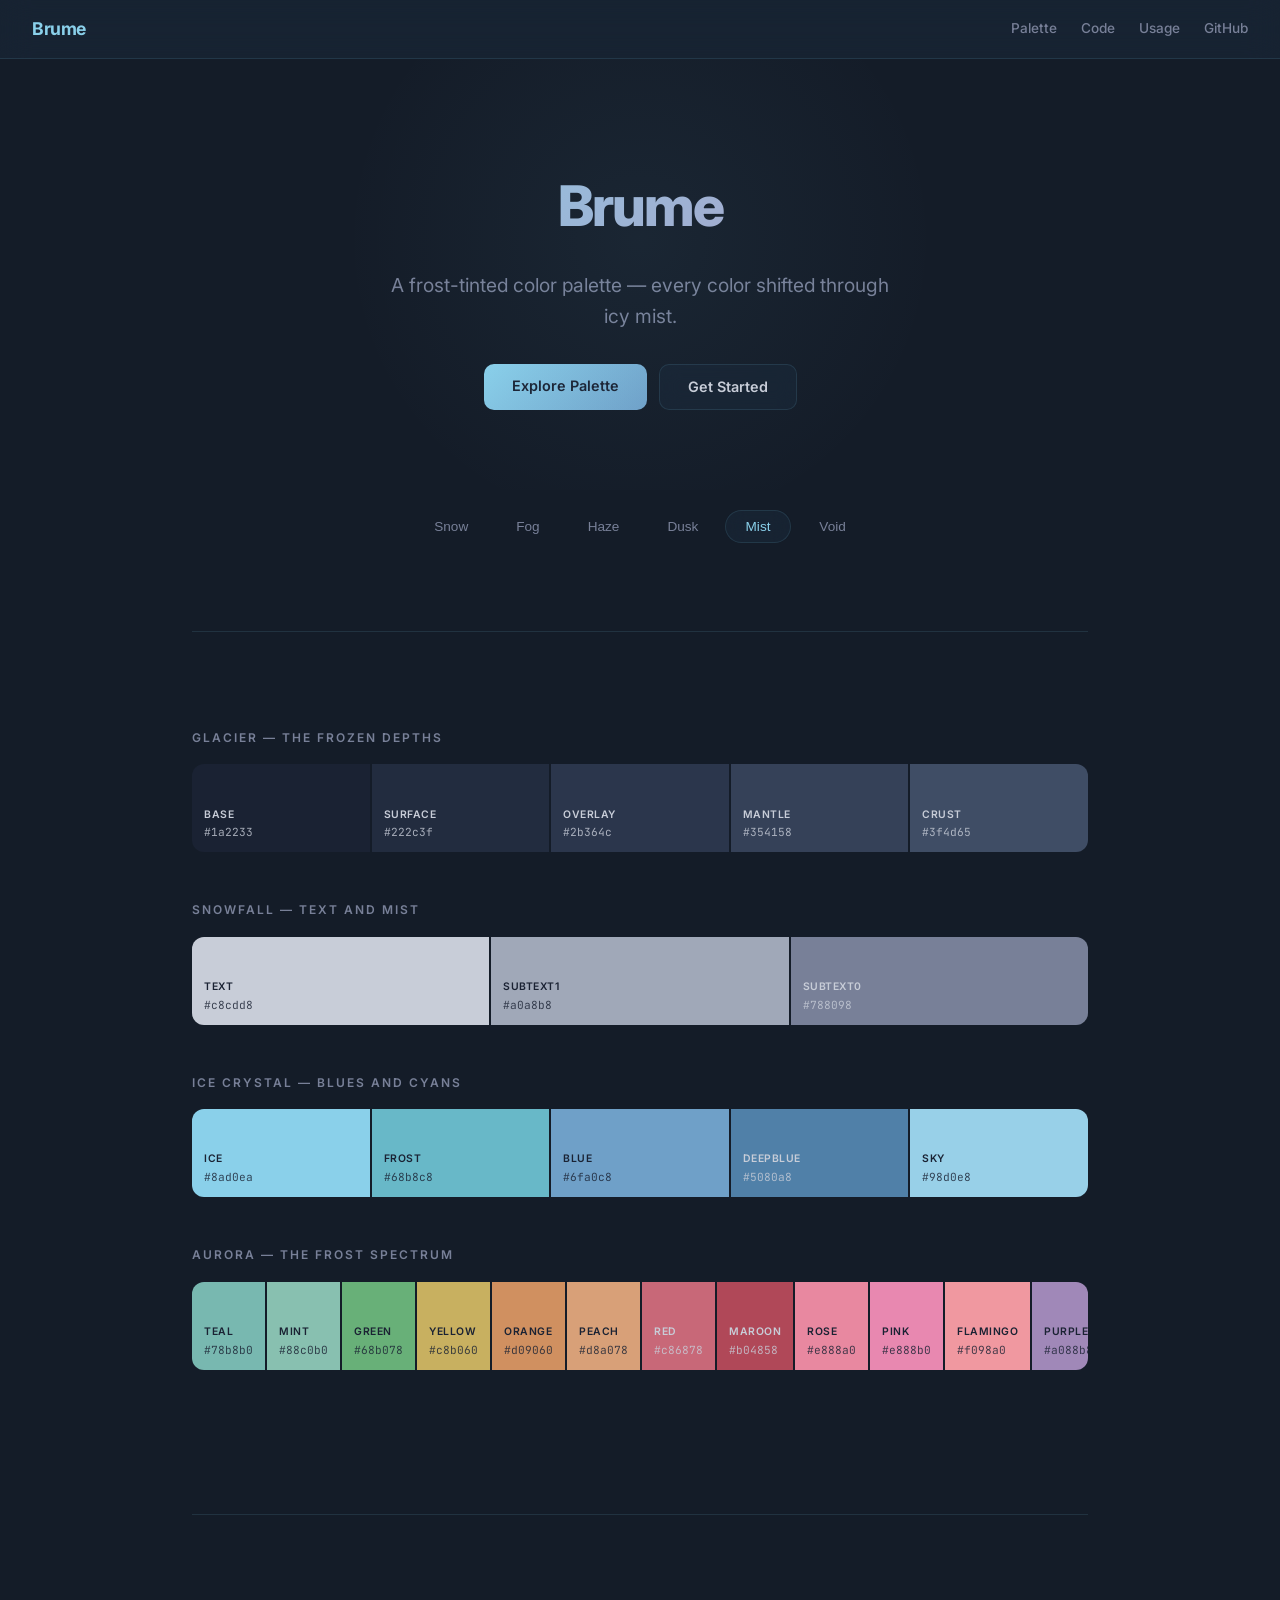
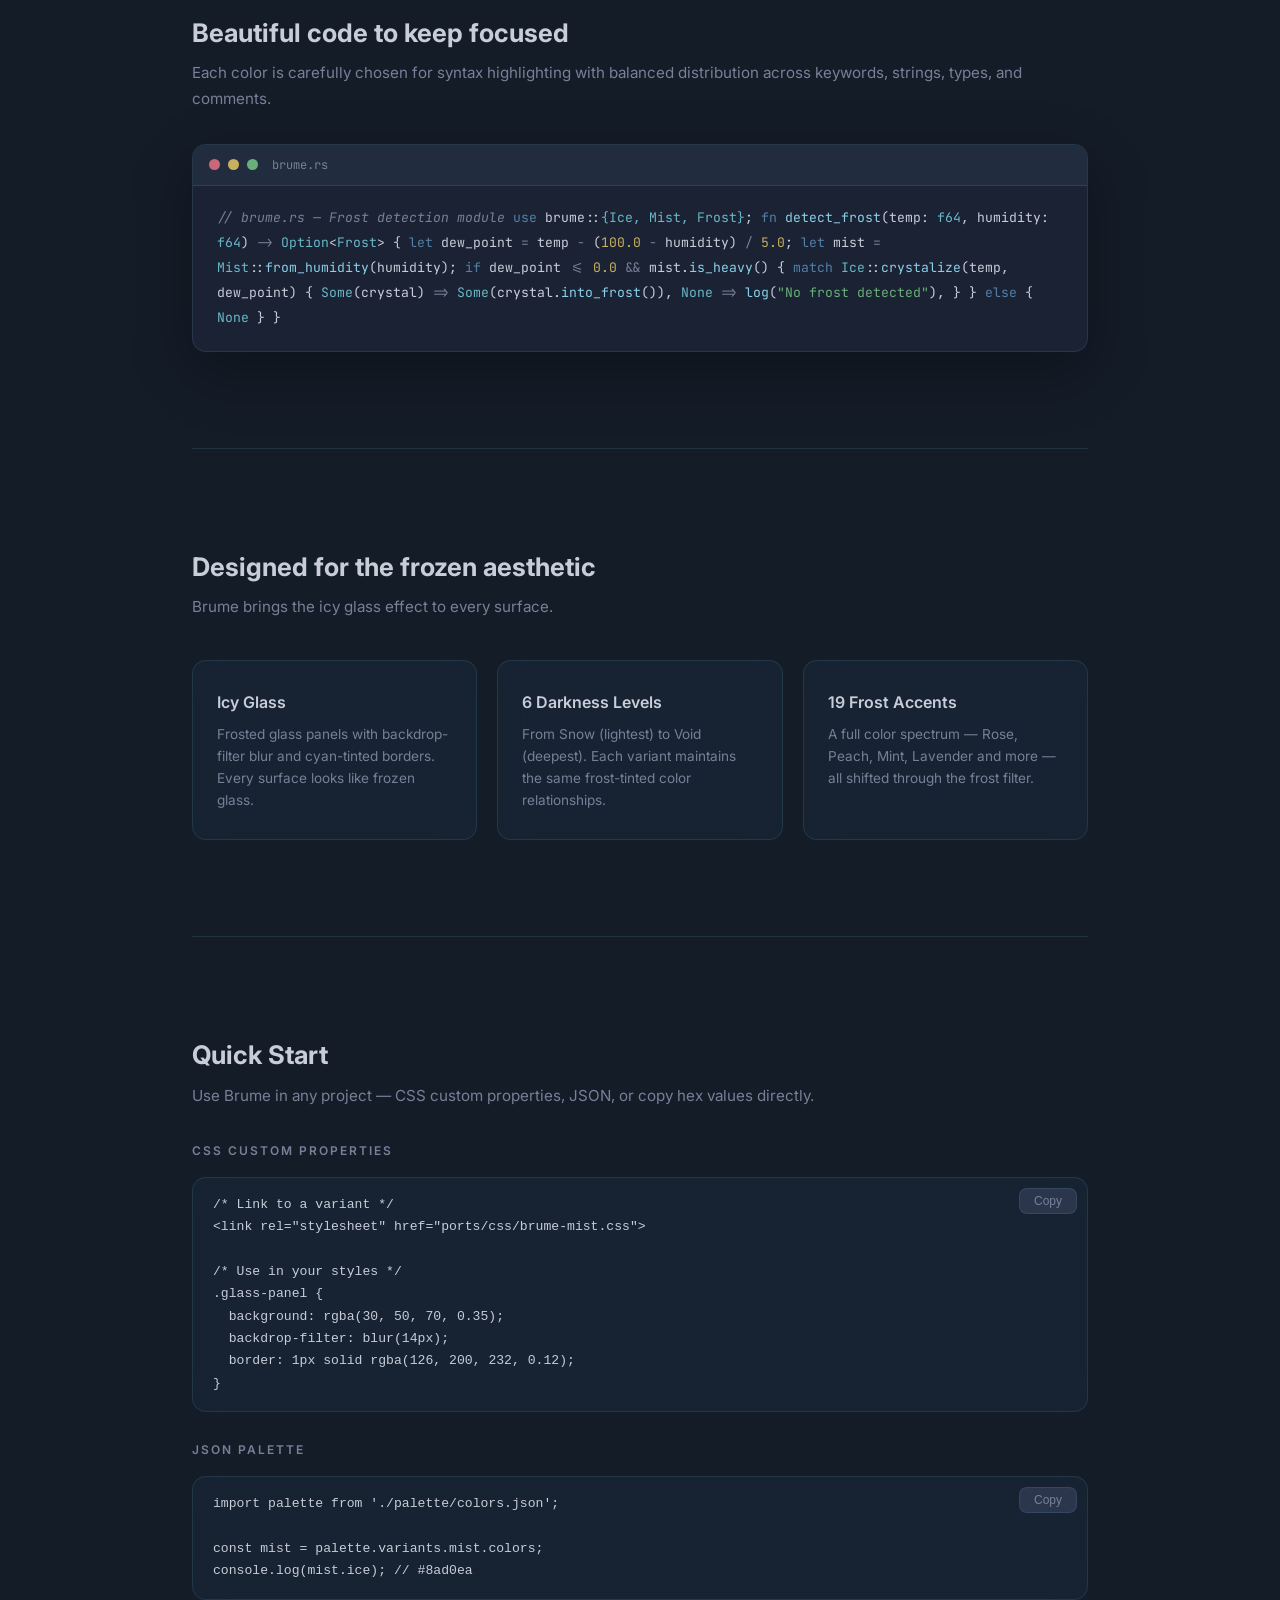
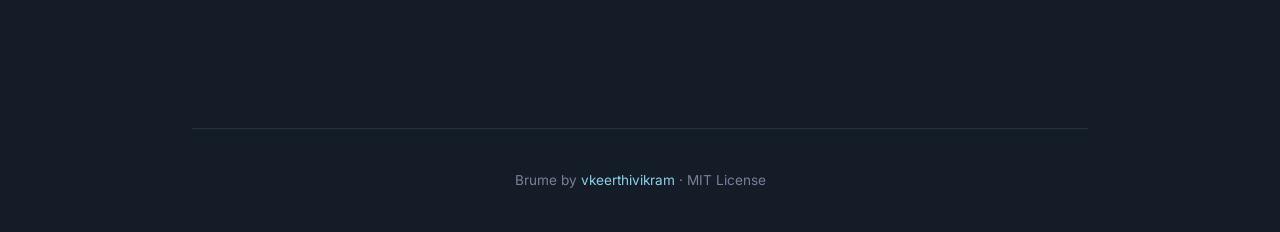
==== docs/index.html @ b53b70a9 "feat: Brume — frost-tinted color palette with 6 variants and 27 colors" ====
<!DOCTYPE html>
<html lang="en" data-theme="mist">
<head>
  <meta charset="UTF-8">
  <meta name="viewport" content="width=device-width, initial-scale=1.0">
  <title>Brume — A frost-tinted color palette</title>
  <meta name="description" content="An icy, frost-tinted color palette. 6 variants, 27 colors each, icy glass aesthetic.">
  <link rel="stylesheet" href="style.css">
  <link rel="preconnect" href="https://fonts.googleapis.com">
  <link rel="preconnect" href="https://fonts.gstatic.com" crossorigin>
  <link href="https://fonts.googleapis.com/css2?family=Inter:wght@400;500;600;700;800&family=JetBrains+Mono:wght@400;500&display=swap" rel="stylesheet">
</head>
<body>

  <nav class="top-bar">
    <div class="logo">Brume</div>
    <div class="nav-links">
      <a href="#palette">Palette</a>
      <a href="#code">Code</a>
      <a href="#usage">Usage</a>
      <a href="https://github.com/vkeerthivikram/brume">GitHub</a>
    </div>
  </nav>

  <div class="container">

    <section class="hero">
      <h1>Brume</h1>
      <p class="tagline">A frost-tinted color palette — every color shifted through icy mist.</p>
      <div class="hero-buttons">
        <a href="#palette" class="btn btn-primary">Explore Palette</a>
        <a href="#usage" class="btn btn-secondary">Get Started</a>
      </div>
    </section>

    <div class="variant-bar">
      <button class="variant-btn" data-variant="snow">Snow</button>
      <button class="variant-btn" data-variant="fog">Fog</button>
      <button class="variant-btn" data-variant="haze">Haze</button>
      <button class="variant-btn" data-variant="dusk">Dusk</button>
      <button class="variant-btn active" data-variant="mist">Mist</button>
      <button class="variant-btn" data-variant="void">Void</button>
    </div>

    <hr class="section-divider">

    <!-- PALETTE -->
    <section id="palette">

      <div class="palette-group">
        <div class="palette-group-title">Glacier — The frozen depths</div>
        <div class="color-row" id="group-glacier"></div>
      </div>

      <div class="palette-group">
        <div class="palette-group-title">Snowfall — Text and mist</div>
        <div class="color-row" id="group-snowfall"></div>
      </div>

      <div class="palette-group">
        <div class="palette-group-title">Ice Crystal — Blues and cyans</div>
        <div class="color-row" id="group-ice"></div>
      </div>

      <div class="palette-group">
        <div class="palette-group-title">Aurora — The frost spectrum</div>
        <div class="color-row" id="group-aurora"></div>
      </div>

    </section>

    <hr class="section-divider">

    <!-- CODE PREVIEW -->
    <section id="code">
      <div class="section-header">
        <h2>Beautiful code to keep focused</h2>
        <p>Each color is carefully chosen for syntax highlighting with balanced distribution across keywords, strings, types, and comments.</p>
      </div>

      <div class="code-preview">
        <div class="code-preview-header">
          <div class="code-preview-dot" style="background:var(--brume-red)"></div>
          <div class="code-preview-dot" style="background:var(--brume-yellow)"></div>
          <div class="code-preview-dot" style="background:var(--brume-green)"></div>
          <span class="code-preview-title">brume.rs</span>
        </div>
        <div class="code-preview-body" id="code-preview-body"></div>
      </div>
    </section>

    <hr class="section-divider">

    <!-- FEATURES -->
    <section>
      <div class="section-header">
        <h2>Designed for the frozen aesthetic</h2>
        <p>Brume brings the icy glass effect to every surface.</p>
      </div>
      <div class="features">
        <div class="feature-card">
          <h3>Icy Glass</h3>
          <p>Frosted glass panels with backdrop-filter blur and cyan-tinted borders. Every surface looks like frozen glass.</p>
        </div>
        <div class="feature-card">
          <h3>6 Darkness Levels</h3>
          <p>From Snow (lightest) to Void (deepest). Each variant maintains the same frost-tinted color relationships.</p>
        </div>
        <div class="feature-card">
          <h3>19 Frost Accents</h3>
          <p>A full color spectrum — Rose, Peach, Mint, Lavender and more — all shifted through the frost filter.</p>
        </div>
      </div>
    </section>

    <hr class="section-divider">

    <!-- USAGE -->
    <section id="usage">
      <div class="section-header">
        <h2>Quick Start</h2>
        <p>Use Brume in any project — CSS custom properties, JSON, or copy hex values directly.</p>
      </div>

      <h3 style="font-size:0.75rem;text-transform:uppercase;letter-spacing:2px;color:var(--brume-subtext0);margin-bottom:12px;font-weight:600;">CSS Custom Properties</h3>
      <div class="code-block">
        <button class="copy-btn" onclick="copyCode(this)">Copy</button>
<pre><span class="cm">/* Link to a variant */</span>
&lt;link rel="stylesheet" href="ports/css/brume-<span class="str">mist</span>.css"&gt;

<span class="cm">/* Use in your styles */</span>
<span class="kw">.glass-panel</span> {
  <span class="ty">background</span>: <span class="fn">rgba</span>(<span class="num">30</span>, <span class="num">50</span>, <span class="num">70</span>, <span class="num">0.35</span>);
  <span class="ty">backdrop-filter</span>: <span class="fn">blur</span>(<span class="num">14px</span>);
  <span class="ty">border</span>: <span class="num">1px</span> solid <span class="fn">rgba</span>(<span class="num">126</span>, <span class="num">200</span>, <span class="num">232</span>, <span class="num">0.12</span>);
}</pre>
      </div>

      <h3 style="font-size:0.75rem;text-transform:uppercase;letter-spacing:2px;color:var(--brume-subtext0);margin-bottom:12px;margin-top:28px;font-weight:600;">JSON Palette</h3>
      <div class="code-block">
        <button class="copy-btn" onclick="copyCode(this)">Copy</button>
<pre><span class="kw">import</span> palette <span class="kw">from</span> <span class="str">'./palette/colors.json'</span>;

<span class="kw">const</span> mist = palette.<span class="fn">variants</span>.<span class="fn">mist</span>.<span class="fn">colors</span>;
console.<span class="fn">log</span>(mist.<span class="fn">ice</span>); <span class="cm">// #8ad0ea</span></pre>
      </div>
    </section>

    <footer>
      <p>Brume by <a href="https://github.com/vkeerthivikram">vkeerthivikram</a> &middot; MIT License</p>
    </footer>
  </div>

  <div class="toast" id="toast">Copied!</div>

  <script>
    var PALETTE = {
      snow: {
        base:"#f0f2fa",surface:"#e4e8f2",overlay:"#d8dee8",mantle:"#c0c8d8",crust:"#a8b0c4",
        text:"#1a2233",subtext1:"#2b364c",subtext0:"#404e65",
        ice:"#1890b0",frost:"#108098",blue:"#2870a0",deepblue:"#185880",sky:"#48a0c8",
        teal:"#208878",mint:"#38a880",green:"#288848",yellow:"#988830",
        orange:"#a87830",peach:"#b87850",red:"#983848",maroon:"#802838",
        rose:"#b84868",pink:"#b84878",flamingo:"#c05868",purple:"#6848a0",
        lavender:"#7858a8",mauve:"#884080"
      },
      fog: {
        base:"#d8e0f0",surface:"#c8d2e4",overlay:"#b8c4d8",mantle:"#a0aec8",crust:"#8898b0",
        text:"#1a2233",subtext1:"#2b364c",subtext0:"#404e65",
        ice:"#3090b8",frost:"#2888a8",blue:"#3878a8",deepblue:"#285888",sky:"#58a8c8",
        teal:"#288880",mint:"#40a888",green:"#389858",yellow:"#a89838",
        orange:"#b87840",peach:"#c88860",red:"#a84858",maroon:"#903848",
        rose:"#c85878",pink:"#c85888",flamingo:"#d06878",purple:"#7858a0",
        lavender:"#8868a8",mauve:"#984888"
      },
      haze: {
        base:"#303848",surface:"#384258",overlay:"#424e68",mantle:"#505c78",crust:"#5e6a88",
        text:"#c8d0e0",subtext1:"#a0a8b8",subtext0:"#788098",
        ice:"#58b8d8",frost:"#48a8c0",blue:"#5088b0",deepblue:"#387090",sky:"#70b8d0",
        teal:"#48a8a0",mint:"#58b8a8",green:"#50a868",yellow:"#c0a850",
        orange:"#c88850",peach:"#d09868",red:"#c06070",maroon:"#a84858",
        rose:"#d87090",pink:"#d870a0",flamingo:"#e08090",purple:"#9070a8",
        lavender:"#a080b0",mauve:"#b06098"
      },
      dusk: {
        base:"#242c3a",surface:"#2c3648",overlay:"#364050",mantle:"#424e60",crust:"#4e5a70",
        text:"#c0c8d8",subtext1:"#98a0b0",subtext0:"#707890",
        ice:"#68c0d8",frost:"#58b0c8",blue:"#5898b8",deepblue:"#4080a0",sky:"#78c0d8",
        teal:"#40a8a0",mint:"#50b0a0",green:"#48a060",yellow:"#c0a848",
        orange:"#d09058",peach:"#d8a070",red:"#c86070",maroon:"#b04858",
        rose:"#e07898",pink:"#e078a8",flamingo:"#e88898",purple:"#9878b0",
        lavender:"#a888b8",mauve:"#c068a0"
      },
      mist: {
        base:"#1a2233",surface:"#222c3f",overlay:"#2b364c",mantle:"#354158",crust:"#3f4d65",
        text:"#c8cdd8",subtext1:"#a0a8b8",subtext0:"#788098",
        ice:"#8ad0ea",frost:"#68b8c8",blue:"#6fa0c8",deepblue:"#5080a8",sky:"#98d0e8",
        teal:"#78b8b0",mint:"#88c0b0",green:"#68b078",yellow:"#c8b060",
        orange:"#d09060",peach:"#d8a078",red:"#c86878",maroon:"#b04858",
        rose:"#e888a0",pink:"#e888b0",flamingo:"#f098a0",purple:"#a088b8",
        lavender:"#b098c0",mauve:"#c878a8"
      },
      void: {
        base:"#0e1420",surface:"#141c2e",overlay:"#1c263a",mantle:"#253048",crust:"#2e3a55",
        text:"#b8c0d0",subtext1:"#9098a8",subtext0:"#6a7288",
        ice:"#90d8f0",frost:"#78c8d8",blue:"#78a8d0",deepblue:"#5888b0",sky:"#a0d8f0",
        teal:"#80c0b8",mint:"#90c8b8",green:"#70b880",yellow:"#d0b868",
        orange:"#d89868",peach:"#e0a880",red:"#d07080",maroon:"#b85868",
        rose:"#f098b0",pink:"#f098c0",flamingo:"#f8a8a8",purple:"#a890c0",
        lavender:"#b8a0c8",mauve:"#d888b0"
      }
    };

    var GROUPS = {
      glacier: ["base","surface","overlay","mantle","crust"],
      snowfall: ["text","subtext1","subtext0"],
      ice: ["ice","frost","blue","deepblue","sky"],
      aurora: ["teal","mint","green","yellow","orange","peach","red","maroon","rose","pink","flamingo","purple","lavender","mauve"]
    };

    function isLight(hex) {
      var r = parseInt(hex.slice(1,3),16);
      var g = parseInt(hex.slice(3,5),16);
      var b = parseInt(hex.slice(5,7),16);
      return (r*299 + g*587 + b*114) / 1000 > 140;
    }

    function colorCard(name, hex) {
      var cls = isLight(hex) ? 'dark-text' : 'light-text';
      return '<div class="color-card ' + cls + '" style="background:' + hex + '" onclick="copyHex(\'' + hex + '\')" title="Click to copy">' +
        '<div class="color-name">' + name + '</div>' +
        '<div class="color-hex">' + hex + '</div></div>';
    }

    function render(variant) {
      var c = PALETTE[variant];
      Object.keys(GROUPS).forEach(function(group) {
        var el = document.getElementById("group-" + group);
        if (el) el.innerHTML = GROUPS[group].map(function(n) { return colorCard(n, c[n]); }).join("");
      });
      renderCodePreview(c);
    }

    function renderCodePreview(c) {
      document.getElementById("code-preview-body").innerHTML =
        '<span class="cm">// brume.rs — Frost detection module</span>\n' +
        '<span class="kw">use</span> <span class="txt">brume</span>::<span class="ty">{Ice, Mist, Frost}</span>;\n\n' +
        '<span class="kw">fn</span> <span class="fn">detect_frost</span><span class="txt">(</span><span class="txt">temp</span>: <span class="ty">f64</span><span class="txt">,</span> <span class="txt">humidity</span>: <span class="ty">f64</span><span class="txt">)</span> <span class="op">-&gt;</span> <span class="ty">Option</span>&lt;<span class="ty">Frost</span>&gt; <span class="txt">{</span>\n' +
        '    <span class="kw">let</span> <span class="txt">dew_point</span> <span class="op">=</span> <span class="txt">temp</span> <span class="op">-</span> (<span class="num">100.0</span> <span class="op">-</span> <span class="txt">humidity</span>) <span class="op">/</span> <span class="num">5.0</span>;\n' +
        '    <span class="kw">let</span> <span class="txt">mist</span> <span class="op">=</span> <span class="ty">Mist</span>::<span class="fn">from_humidity</span>(<span class="txt">humidity</span>);\n\n' +
        '    <span class="kw">if</span> <span class="txt">dew_point</span> <span class="op">&lt;=</span> <span class="num">0.0</span> <span class="op">&&</span> <span class="txt">mist</span>.<span class="fn">is_heavy</span>() <span class="txt">{</span>\n' +
        '        <span class="kw">match</span> <span class="ty">Ice</span>::<span class="fn">crystalize</span>(<span class="txt">temp</span>, <span class="txt">dew_point</span>) <span class="txt">{</span>\n' +
        '            <span class="ty">Some</span>(<span class="txt">crystal</span>) <span class="op">=&gt;</span> <span class="ty">Some</span>(<span class="txt">crystal</span>.<span class="fn">into_frost</span>()),\n' +
        '            <span class="ty">None</span> <span class="op">=&gt;</span> <span class="fn">log</span>(<span class="str">"No frost detected"</span>),\n' +
        '        <span class="txt">}</span>\n' +
        '    <span class="txt">}</span> <span class="kw">else</span> <span class="txt">{</span>\n' +
        '        <span class="ty">None</span>\n' +
        '    <span class="txt">}</span>\n' +
        '<span class="txt">}</span>';
    }

    function copyHex(hex) {
      navigator.clipboard.writeText(hex).catch(function() {});
      showToast("Copied " + hex);
    }

    function copyCode(btn) {
      var code = btn.parentElement.querySelector("pre").textContent;
      navigator.clipboard.writeText(code).catch(function() {});
      showToast("Copied to clipboard");
    }

    function showToast(msg) {
      var toast = document.getElementById("toast");
      toast.textContent = msg;
      toast.classList.add("show");
      setTimeout(function() { toast.classList.remove("show"); }, 2000);
    }

    document.querySelectorAll(".variant-btn").forEach(function(btn) {
      btn.addEventListener("click", function() {
        document.querySelectorAll(".variant-btn").forEach(function(b) { b.classList.remove("active"); });
        btn.classList.add("active");
        var v = btn.dataset.variant;
        document.documentElement.setAttribute("data-theme", v);
        render(v);
      });
    });

    render("mist");
  </script>
</body>
</html>
---- docs/style.css ----
*, *::before, *::after { margin: 0; padding: 0; box-sizing: border-box; }

:root {
  --brume-base: #1a2233;
  --brume-surface: #222c3f;
  --brume-overlay: #2b364c;
  --brume-mantle: #354158;
  --brume-crust: #3f4d65;
  --brume-text: #c8cdd8;
  --brume-subtext1: #a0a8b8;
  --brume-subtext0: #788098;
  --brume-ice: #8ad0ea;
  --brume-frost: #68b8c8;
  --brume-blue: #6fa0c8;
  --brume-deepblue: #5080a8;
  --brume-sky: #98d0e8;
  --brume-teal: #78b8b0;
  --brume-mint: #88c0b0;
  --brume-green: #68b078;
  --brume-yellow: #c8b060;
  --brume-orange: #d09060;
  --brume-peach: #d8a078;
  --brume-red: #c86878;
  --brume-maroon: #b04858;
  --brume-rose: #e888a0;
  --brume-pink: #e888b0;
  --brume-flamingo: #f098a0;
  --brume-purple: #a088b8;
  --brume-lavender: #b098c0;
  --brume-mauve: #c878a8;
  --glass-bg: rgba(30, 50, 70, 0.35);
  --glass-border: rgba(126, 200, 232, 0.12);
  --glass-blur: 16px;
  --glass-glow: rgba(126, 200, 232, 0.06);
  --page-bg: #141c28;
}

[data-theme="snow"] {
  --brume-base: #f0f2fa; --brume-surface: #e4e8f2; --brume-overlay: #d8dee8;
  --brume-mantle: #c0c8d8; --brume-crust: #a8b0c4; --brume-text: #1a2233;
  --brume-subtext1: #2b364c; --brume-subtext0: #404e65; --brume-ice: #1890b0;
  --brume-frost: #108098; --brume-blue: #2870a0; --brume-deepblue: #185880;
  --brume-sky: #48a0c8; --brume-teal: #208878; --brume-mint: #38a880;
  --brume-green: #288848; --brume-yellow: #988830; --brume-orange: #a87830;
  --brume-peach: #b87850; --brume-red: #983848; --brume-maroon: #802838;
  --brume-rose: #b84868; --brume-pink: #b84878; --brume-flamingo: #c05868;
  --brume-purple: #6848a0; --brume-lavender: #7858a8; --brume-mauve: #884080;
  --glass-bg: rgba(200, 210, 225, 0.35); --glass-border: rgba(24, 80, 110, 0.1);
  --glass-glow: rgba(24, 80, 110, 0.04); --page-bg: #e0e4ee;
}

[data-theme="fog"] {
  --brume-base: #d8e0f0; --brume-surface: #c8d2e4; --brume-overlay: #b8c4d8;
  --brume-mantle: #a0aec8; --brume-crust: #8898b0; --brume-text: #1a2233;
  --brume-subtext1: #2b364c; --brume-subtext0: #404e65; --brume-ice: #3090b8;
  --brume-frost: #2888a8; --brume-blue: #3878a8; --brume-deepblue: #285888;
  --brume-sky: #58a8c8; --brume-teal: #288880; --brume-mint: #40a888;
  --brume-green: #389858; --brume-yellow: #a89838; --brume-orange: #b87840;
  --brume-peach: #c88860; --brume-red: #a84858; --brume-maroon: #903848;
  --brume-rose: #c85878; --brume-pink: #c85888; --brume-flamingo: #d06878;
  --brume-purple: #7858a0; --brume-lavender: #8868a8; --brume-mauve: #984888;
  --glass-bg: rgba(160, 174, 200, 0.3); --glass-border: rgba(48, 144, 184, 0.1);
  --glass-glow: rgba(48, 144, 184, 0.04); --page-bg: #c0c8d8;
}

[data-theme="haze"] {
  --brume-base: #303848; --brume-surface: #384258; --brume-overlay: #424e68;
  --brume-mantle: #505c78; --brume-crust: #5e6a88; --brume-text: #c8d0e0;
  --brume-subtext1: #a0a8b8; --brume-subtext0: #788098; --brume-ice: #58b8d8;
  --brume-frost: #48a8c0; --brume-blue: #5088b0; --brume-deepblue: #387090;
  --brume-sky: #70b8d0; --brume-teal: #48a8a0; --brume-mint: #58b8a8;
  --brume-green: #50a868; --brume-yellow: #c0a850; --brume-orange: #c88850;
  --brume-peach: #d09868; --brume-red: #c06070; --brume-maroon: #a84858;
  --brume-rose: #d87090; --brume-pink: #d870a0; --brume-flamingo: #e08090;
  --brume-purple: #9070a8; --brume-lavender: #a080b0; --brume-mauve: #b06098;
  --glass-bg: rgba(55, 75, 100, 0.35); --glass-border: rgba(88, 184, 216, 0.1);
  --glass-glow: rgba(88, 184, 216, 0.04); --page-bg: #222a38;
}

[data-theme="dusk"] {
  --brume-base: #242c3a; --brume-surface: #2c3648; --brume-overlay: #364050;
  --brume-mantle: #424e60; --brume-crust: #4e5a70; --brume-text: #c0c8d8;
  --brume-subtext1: #98a0b0; --brume-subtext0: #707890; --brume-ice: #68c0d8;
  --brume-frost: #58b0c8; --brume-blue: #5898b8; --brume-deepblue: #4080a0;
  --brume-sky: #78c0d8; --brume-teal: #40a8a0; --brume-mint: #50b0a0;
  --brume-green: #48a060; --brume-yellow: #c0a848; --brume-orange: #d09058;
  --brume-peach: #d8a070; --brume-red: #c86070; --brume-maroon: #b04858;
  --brume-rose: #e07898; --brume-pink: #e078a8; --brume-flamingo: #e88898;
  --brume-purple: #9878b0; --brume-lavender: #a888b8; --brume-mauve: #c068a0;
  --glass-bg: rgba(40, 55, 75, 0.35); --glass-border: rgba(104, 192, 216, 0.1);
  --glass-glow: rgba(104, 192, 216, 0.04); --page-bg: #181e28;
}

[data-theme="void"] {
  --brume-base: #0e1420; --brume-surface: #141c2e; --brume-overlay: #1c263a;
  --brume-mantle: #253048; --brume-crust: #2e3a55; --brume-text: #b8c0d0;
  --brume-subtext1: #9098a8; --brume-subtext0: #6a7288; --brume-ice: #90d8f0;
  --brume-frost: #78c8d8; --brume-blue: #78a8d0; --brume-deepblue: #5888b0;
  --brume-sky: #a0d8f0; --brume-teal: #80c0b8; --brume-mint: #90c8b8;
  --brume-green: #70b880; --brume-yellow: #d0b868; --brume-orange: #d89868;
  --brume-peach: #e0a880; --brume-red: #d07080; --brume-maroon: #b85868;
  --brume-rose: #f098b0; --brume-pink: #f098c0; --brume-flamingo: #f8a8a8;
  --brume-purple: #a890c0; --brume-lavender: #b8a0c8; --brume-mauve: #d888b0;
  --glass-bg: rgba(18, 30, 48, 0.4); --glass-border: rgba(144, 216, 240, 0.08);
  --glass-glow: rgba(144, 216, 240, 0.03); --page-bg: #080c14;
}

html { scroll-behavior: smooth; }

body {
  font-family: 'Inter', -apple-system, BlinkMacSystemFont, 'Segoe UI', sans-serif;
  background-color: var(--page-bg);
  color: var(--brume-text);
  line-height: 1.7;
  min-height: 100vh;
  transition: background-color 0.4s, color 0.3s;
}

a { color: var(--brume-ice); text-decoration: none; transition: opacity 0.2s; }
a:hover { opacity: 0.85; }

.container { max-width: 960px; margin: 0 auto; padding: 0 32px; }

/* --- NAV --- */
nav.top-bar {
  position: sticky;
  top: 0;
  z-index: 100;
  background: var(--glass-bg);
  backdrop-filter: blur(var(--glass-blur));
  -webkit-backdrop-filter: blur(var(--glass-blur));
  border-bottom: 1px solid var(--glass-border);
  padding: 14px 32px;
  display: flex;
  align-items: center;
  justify-content: space-between;
}

nav.top-bar .logo {
  font-size: 1.1rem;
  font-weight: 700;
  color: var(--brume-ice);
  letter-spacing: -0.5px;
}

nav.top-bar .nav-links { display: flex; gap: 24px; }

nav.top-bar .nav-links a {
  color: var(--brume-subtext0);
  font-size: 0.85rem;
  font-weight: 500;
  transition: color 0.2s;
}

nav.top-bar .nav-links a:hover { color: var(--brume-text); opacity: 1; }

/* --- HERO --- */
.hero {
  text-align: center;
  padding: 100px 0 80px;
  position: relative;
  overflow: hidden;
}

.hero::before {
  content: '';
  position: absolute;
  top: -120px;
  left: 50%;
  transform: translateX(-50%);
  width: 600px;
  height: 600px;
  border-radius: 50%;
  background: radial-gradient(circle, var(--glass-glow), transparent 70%);
  pointer-events: none;
}

.hero h1 {
  font-size: 3.5rem;
  font-weight: 800;
  letter-spacing: -2px;
  background: linear-gradient(135deg, var(--brume-ice) 0%, var(--brume-lavender) 100%);
  -webkit-background-clip: text;
  -webkit-text-fill-color: transparent;
  background-clip: text;
  margin-bottom: 16px;
  position: relative;
}

.hero .tagline {
  color: var(--brume-subtext0);
  font-size: 1.2rem;
  max-width: 520px;
  margin: 0 auto 32px;
  line-height: 1.6;
}

.hero-buttons { display: flex; gap: 12px; justify-content: center; flex-wrap: wrap; }

.btn {
  display: inline-block;
  padding: 10px 28px;
  border-radius: 10px;
  font-size: 0.9rem;
  font-weight: 600;
  cursor: pointer;
  transition: all 0.2s;
  border: none;
}

.btn-primary {
  background: linear-gradient(135deg, var(--brume-ice), var(--brume-blue));
  color: var(--brume-base);
}

.btn-primary:hover { opacity: 0.9; transform: translateY(-1px); }

.btn-secondary {
  background: var(--glass-bg);
  backdrop-filter: blur(10px);
  -webkit-backdrop-filter: blur(10px);
  border: 1px solid var(--glass-border);
  color: var(--brume-text);
}

.btn-secondary:hover { border-color: var(--brume-ice); }

/* --- VARIANT SWITCHER --- */
.variant-bar {
  display: flex;
  justify-content: center;
  gap: 6px;
  padding: 20px 0 40px;
  flex-wrap: wrap;
}

.variant-btn {
  padding: 8px 20px;
  border-radius: 20px;
  border: 1px solid transparent;
  background: transparent;
  color: var(--brume-subtext0);
  cursor: pointer;
  font-size: 0.85rem;
  font-weight: 500;
  transition: all 0.25s;
}

.variant-btn:hover { color: var(--brume-text); background: var(--glass-bg); }

.variant-btn.active {
  background: var(--glass-bg);
  backdrop-filter: blur(10px);
  -webkit-backdrop-filter: blur(10px);
  color: var(--brume-ice);
  border-color: var(--glass-border);
}

/* --- SECTIONS --- */
section { padding: 48px 0; }

.section-header {
  margin-bottom: 32px;
}

.section-header h2 {
  font-size: 1.6rem;
  font-weight: 700;
  color: var(--brume-text);
  margin-bottom: 6px;
}

.section-header p {
  color: var(--brume-subtext0);
  font-size: 0.95rem;
}

.section-divider {
  border: none;
  border-top: 1px solid var(--glass-border);
  margin: 48px 0;
}

/* --- COLOR PALETTE --- */
.palette-group {
  margin-bottom: 48px;
}

.palette-group-title {
  font-size: 0.75rem;
  text-transform: uppercase;
  letter-spacing: 2px;
  color: var(--brume-subtext0);
  margin-bottom: 16px;
  font-weight: 600;
}

.color-row {
  display: flex;
  gap: 2px;
  border-radius: 12px;
  overflow: hidden;
}

.color-card {
  flex: 1;
  min-height: 88px;
  display: flex;
  flex-direction: column;
  justify-content: flex-end;
  padding: 10px 12px;
  cursor: pointer;
  transition: transform 0.15s;
  position: relative;
}

.color-card:hover { transform: scaleY(1.08); z-index: 2; }

.color-card .color-name {
  font-size: 0.65rem;
  font-weight: 600;
  text-transform: uppercase;
  letter-spacing: 0.5px;
}

.color-card .color-hex {
  font-size: 0.7rem;
  font-family: 'JetBrains Mono', monospace;
  opacity: 0.8;
}

.color-card.light-text .color-name,
.color-card.light-text .color-hex { color: #c8cdd8; }

.color-card.dark-text .color-name,
.color-card.dark-text .color-hex { color: #1a2233; }

/* --- CODE PREVIEW --- */
.code-preview {
  background: var(--brume-base);
  border-radius: 14px;
  overflow: hidden;
  border: 1px solid var(--glass-border);
  box-shadow: 0 20px 60px rgba(0,0,0,0.3);
}

.code-preview-header {
  background: var(--brume-surface);
  padding: 10px 16px;
  display: flex;
  align-items: center;
  gap: 8px;
  border-bottom: 1px solid var(--glass-border);
}

.code-preview-dot {
  width: 11px;
  height: 11px;
  border-radius: 50%;
}

.code-preview-title {
  font-size: 0.75rem;
  color: var(--brume-subtext0);
  margin-left: 6px;
  font-family: 'JetBrains Mono', monospace;
}

.code-preview-body {
  padding: 20px 24px;
  font-family: 'JetBrains Mono', monospace;
  font-size: 0.82rem;
  line-height: 1.9;
  overflow-x: auto;
}

.code-preview-body .kw { color: var(--brume-deepblue); }
.code-preview-body .fn { color: var(--brume-ice); }
.code-preview-body .str { color: var(--brume-green); }
.code-preview-body .num { color: var(--brume-yellow); }
.code-preview-body .cm { color: var(--brume-subtext0); font-style: italic; }
.code-preview-body .ty { color: var(--brume-frost); }
.code-preview-body .op { color: var(--brume-subtext0); }
.code-preview-body .txt { color: var(--brume-text); }

/* --- FEATURES --- */
.features {
  display: grid;
  grid-template-columns: repeat(3, 1fr);
  gap: 20px;
  margin-top: 40px;
}

.feature-card {
  background: var(--glass-bg);
  backdrop-filter: blur(var(--glass-blur));
  -webkit-backdrop-filter: blur(var(--glass-blur));
  border: 1px solid var(--glass-border);
  border-radius: 14px;
  padding: 28px 24px;
  transition: border-color 0.2s;
}

.feature-card:hover { border-color: var(--brume-ice); }

.feature-card h3 {
  font-size: 1rem;
  font-weight: 600;
  color: var(--brume-text);
  margin-bottom: 8px;
}

.feature-card p {
  font-size: 0.85rem;
  color: var(--brume-subtext0);
  line-height: 1.6;
}

/* --- CODE BLOCK --- */
.code-block {
  background: var(--glass-bg);
  backdrop-filter: blur(var(--glass-blur));
  -webkit-backdrop-filter: blur(var(--glass-blur));
  border: 1px solid var(--glass-border);
  border-radius: 14px;
  padding: 16px 20px;
  overflow-x: auto;
  font-family: 'JetBrains Mono', monospace;
  font-size: 0.82rem;
  color: var(--brume-text);
  position: relative;
  margin-top: 16px;
}

.copy-btn {
  position: absolute;
  top: 10px;
  right: 10px;
  padding: 5px 14px;
  border-radius: 8px;
  border: 1px solid var(--glass-border);
  background: var(--brume-overlay);
  color: var(--brume-subtext0);
  cursor: pointer;
  font-size: 0.75rem;
  transition: all 0.2s;
}

.copy-btn:hover { border-color: var(--brume-ice); color: var(--brume-text); }

/* --- FOOTER --- */
footer {
  margin-top: 80px;
  padding: 40px 0;
  text-align: center;
  border-top: 1px solid var(--glass-border);
  color: var(--brume-subtext0);
  font-size: 0.85rem;
}

/* --- TOAST --- */
.toast {
  position: fixed;
  bottom: 28px;
  left: 50%;
  transform: translateX(-50%) translateY(100px);
  background: var(--brume-ice);
  color: var(--brume-base);
  padding: 10px 24px;
  border-radius: 10px;
  font-size: 0.85rem;
  font-weight: 500;
  opacity: 0;
  transition: all 0.3s;
  pointer-events: none;
  z-index: 999;
}

.toast.show {
  transform: translateX(-50%) translateY(0);
  opacity: 1;
}

/* --- RESPONSIVE --- */
@media (max-width: 768px) {
  .hero h1 { font-size: 2.4rem; }
  .hero .tagline { font-size: 1rem; }
  .features { grid-template-columns: 1fr; }
  .color-row { flex-wrap: wrap; }
  .color-card { min-width: 60px; }
  nav.top-bar .nav-links { gap: 16px; }
}

@media (max-width: 480px) {
  .container { padding: 0 16px; }
  .hero h1 { font-size: 2rem; }
  .hero { padding: 60px 0 48px; }
}
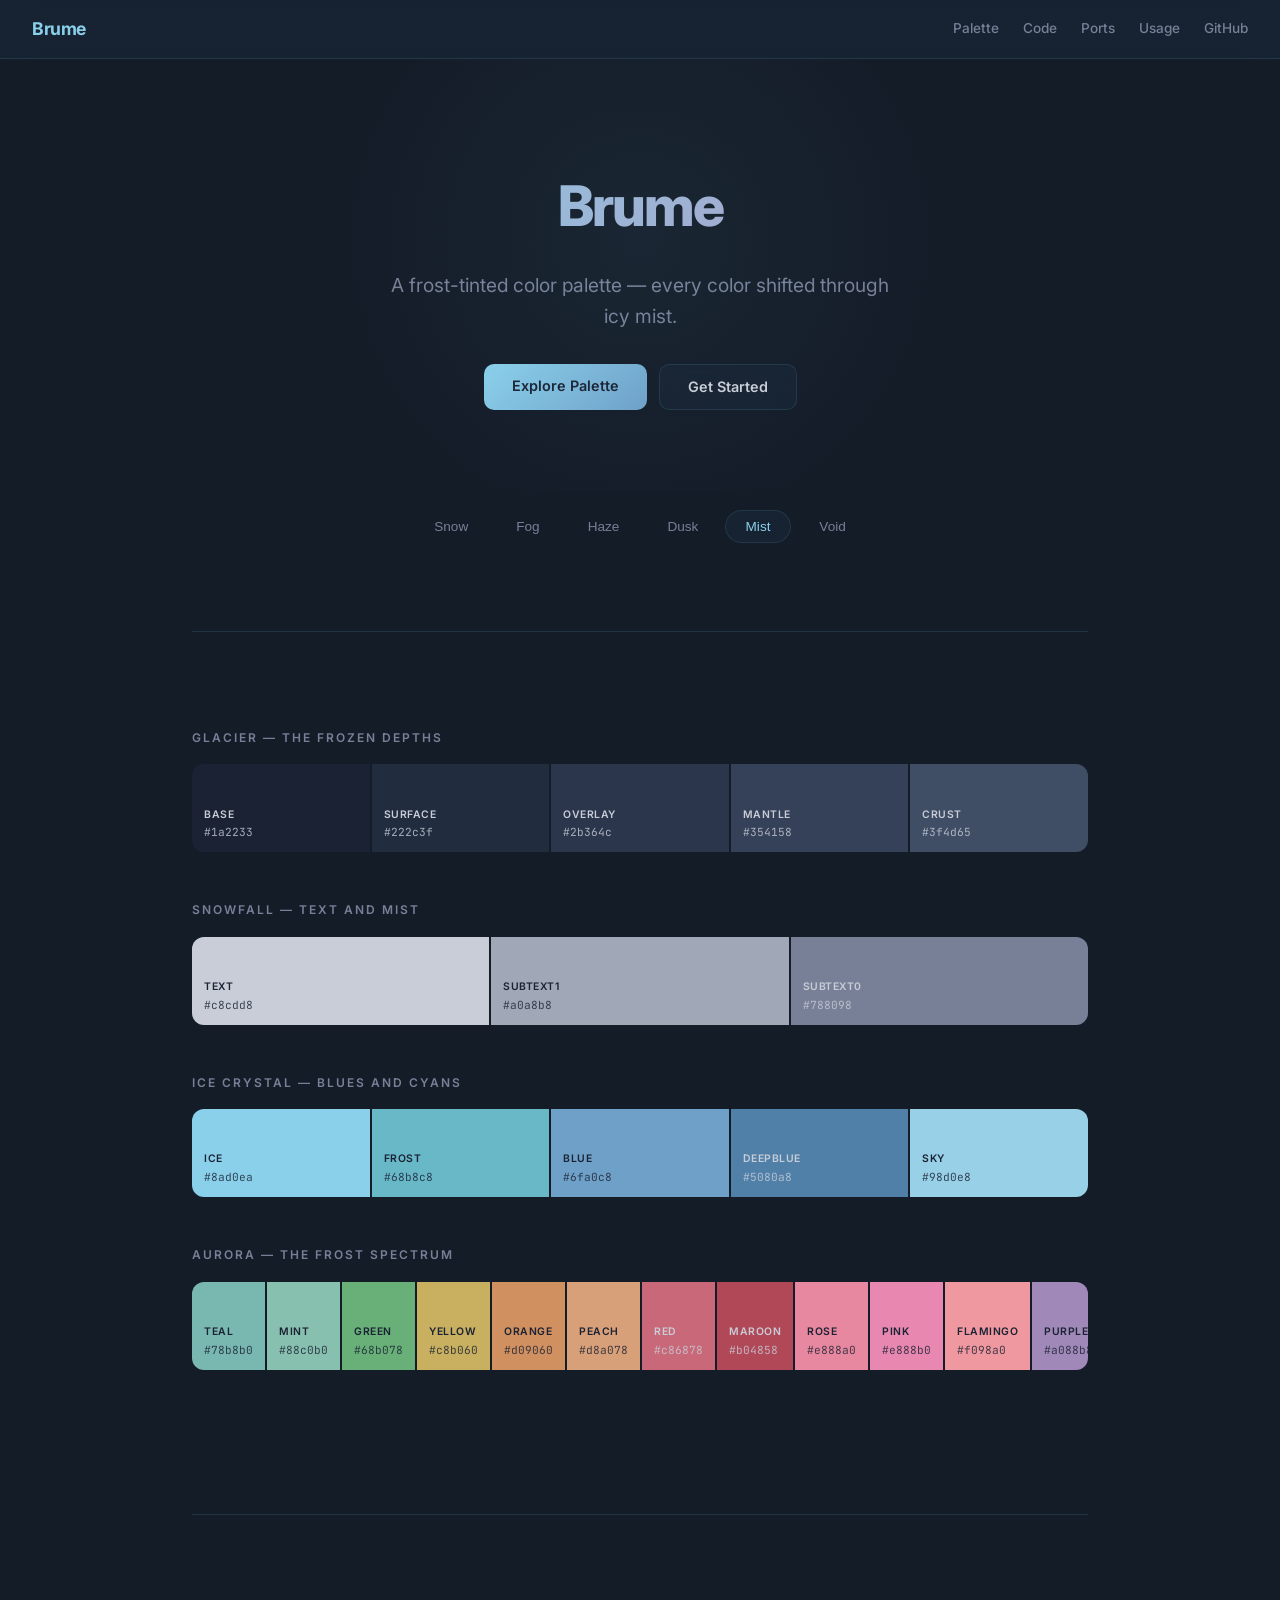
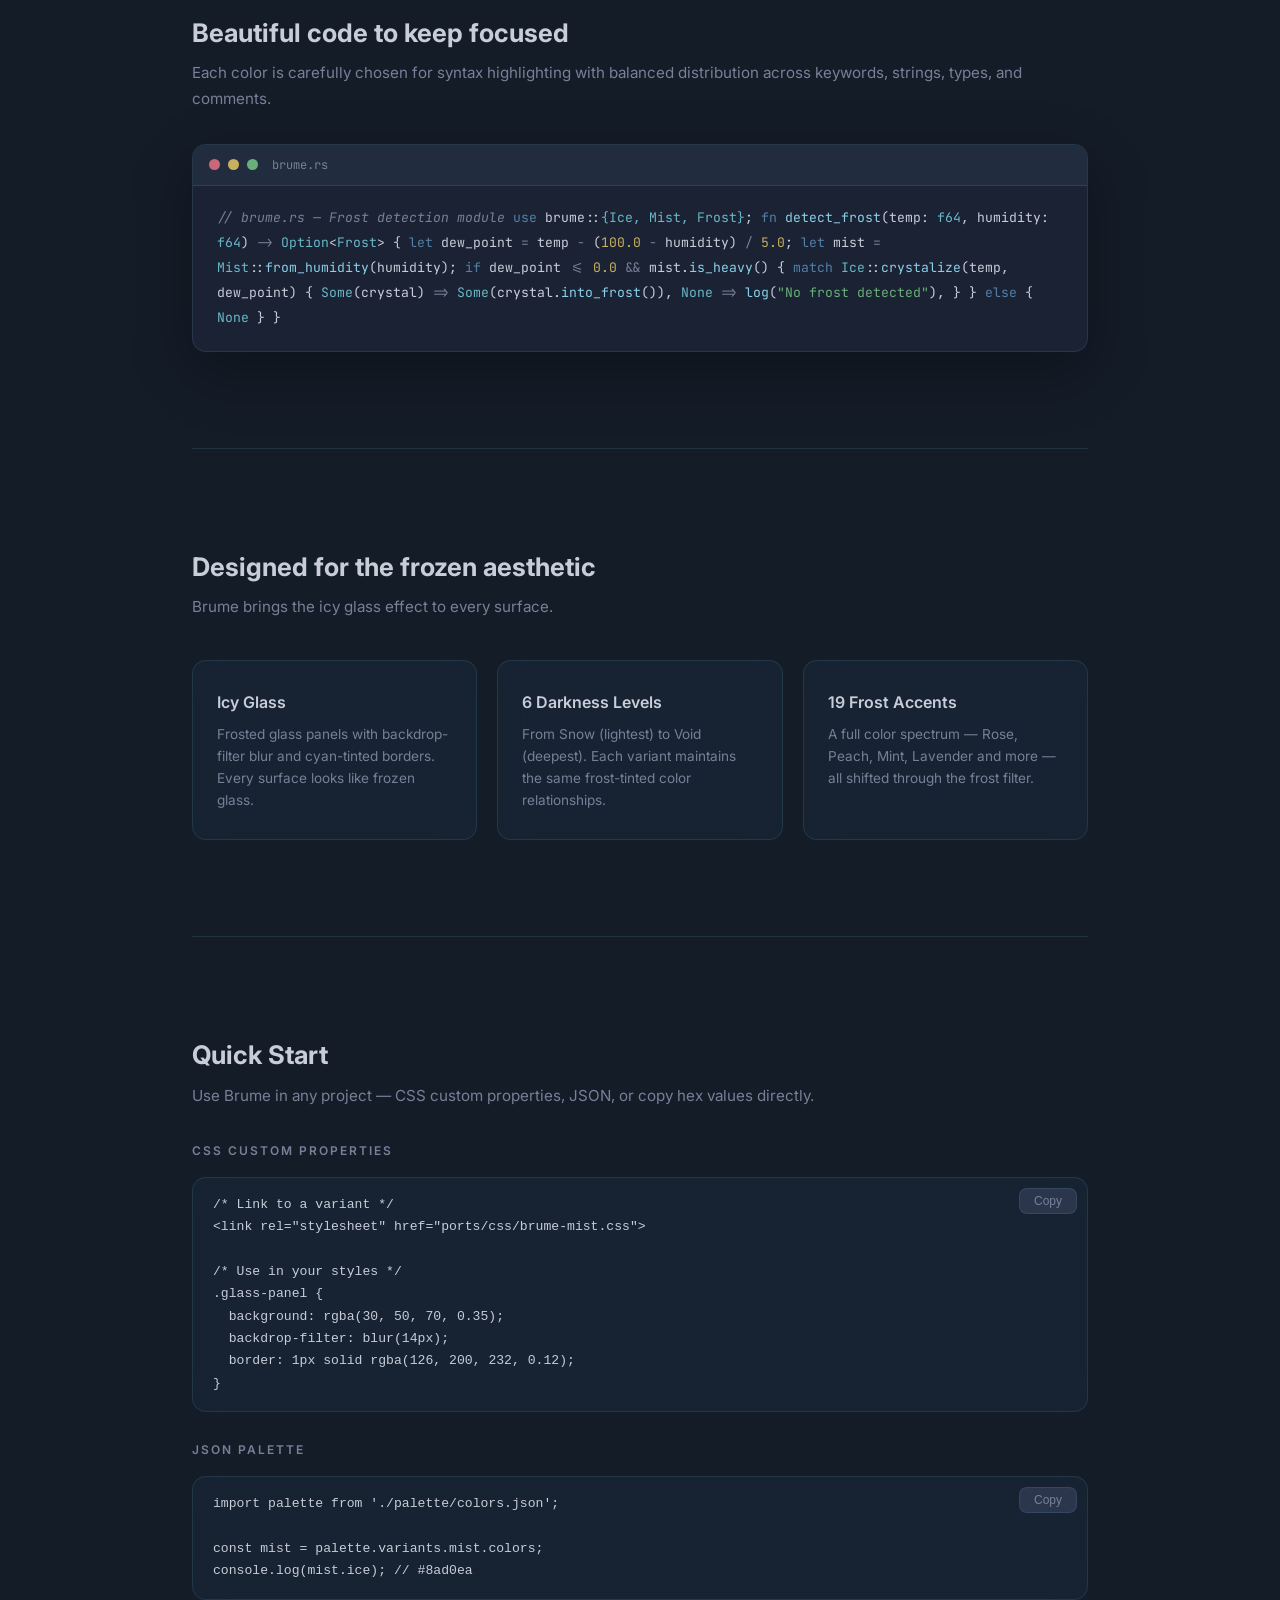
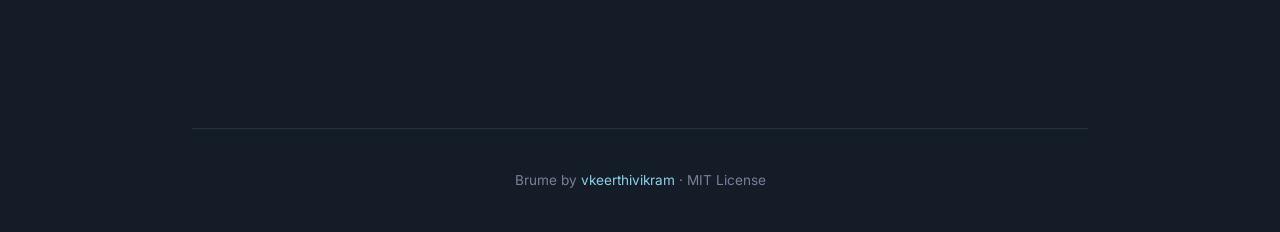
==== commit 3877af67: "docs: add ports page and metadata Add a new "Ports" section to the documentation to showcase adaptat" ====
--- a/docs/index.html
+++ b/docs/index.html
@@ -17,6 +17,7 @@
     <div class="nav-links">
       <a href="#palette">Palette</a>
       <a href="#code">Code</a>
+      <a href="ports.html">Ports</a>
       <a href="#usage">Usage</a>
       <a href="https://github.com/vkeerthivikram/brume">GitHub</a>
     </div>
